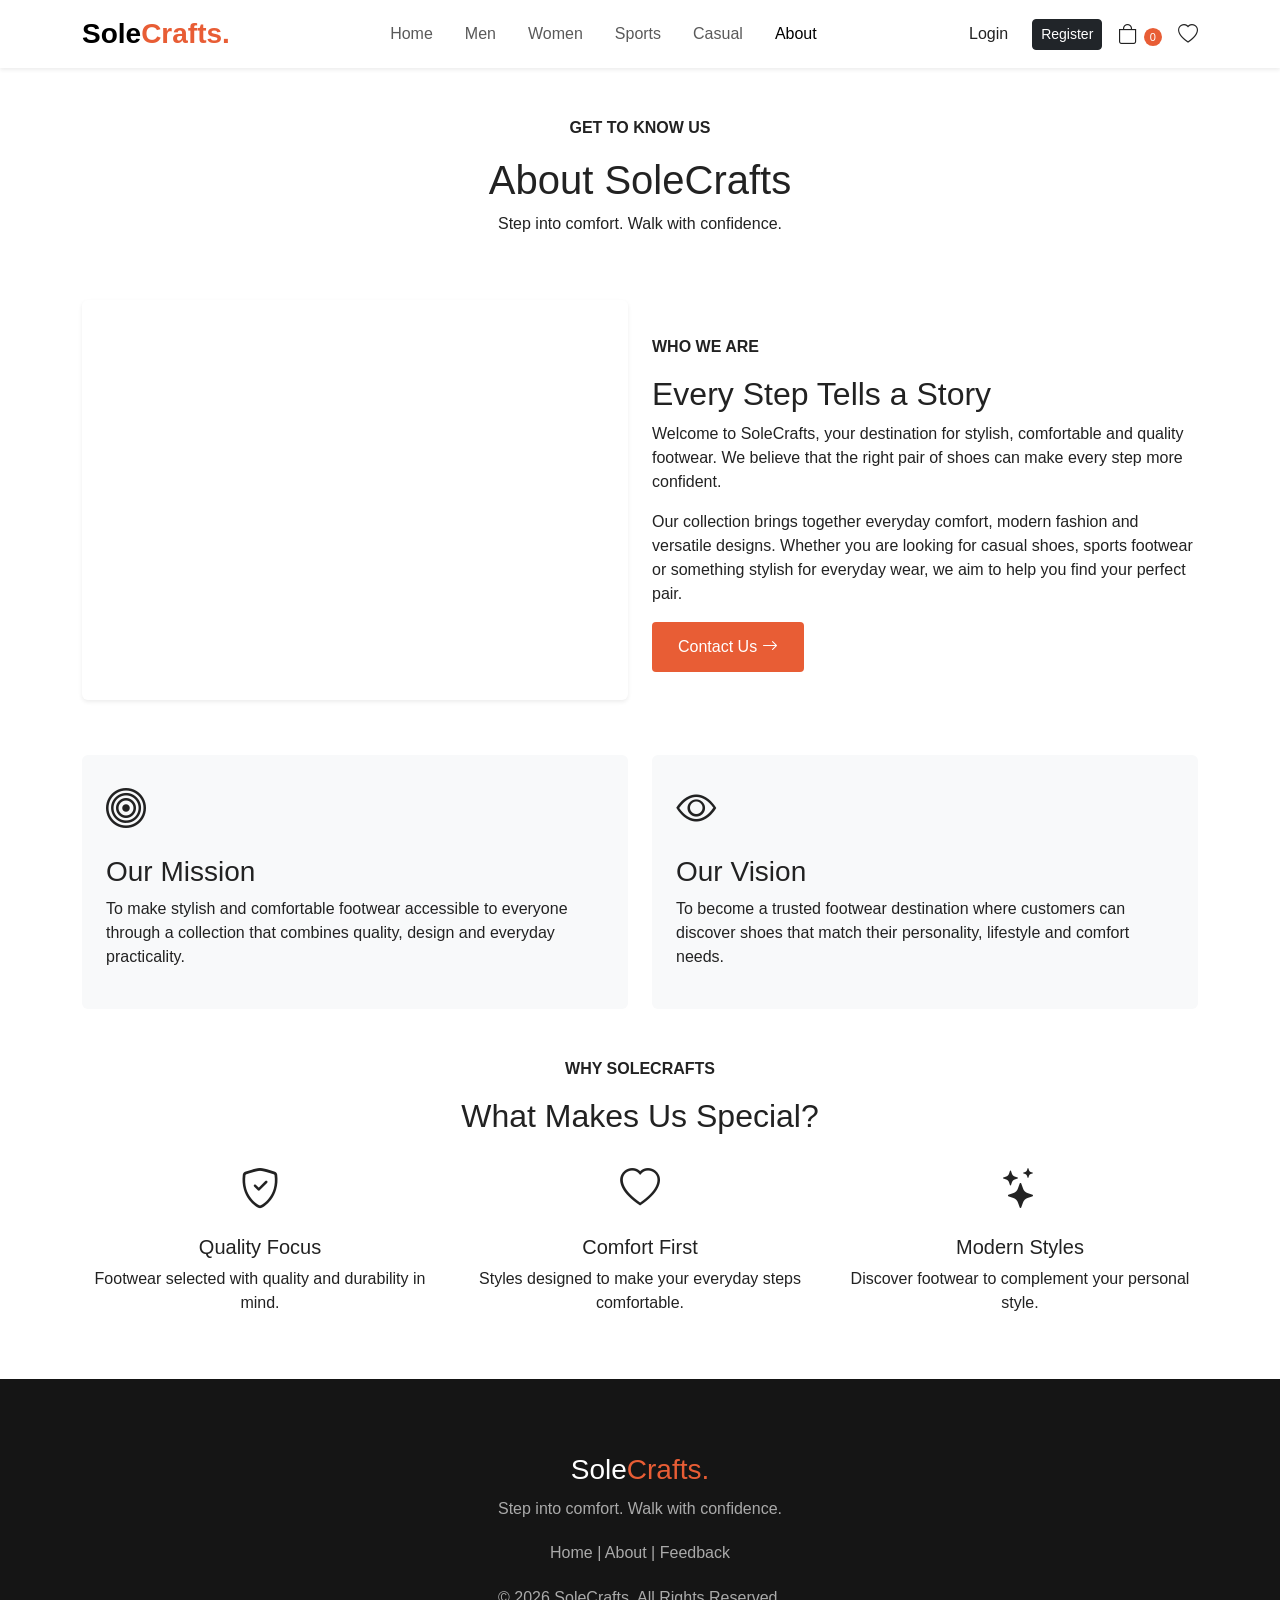
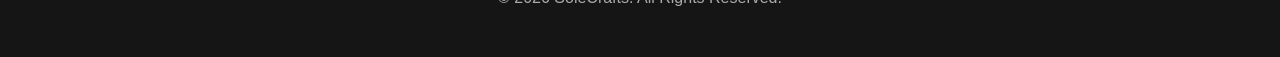
==== about.html @ c6ae61da "Initial upload of SoleCraft website" ====
<!DOCTYPE html>
<html lang="en">
<head>
    <meta charset="UTF-8">
    <meta name="viewport" content="width=device-width, initial-scale=1.0">

    <title>About Us | SoleCrafts</title>

    <link href="https://cdn.jsdelivr.net/npm/bootstrap@5.3.3/dist/css/bootstrap.min.css" rel="stylesheet">
    <link rel="stylesheet" href="https://cdn.jsdelivr.net/npm/bootstrap-icons@1.11.3/font/bootstrap-icons.min.css">
    <link rel="stylesheet" href="css/style.css">
</head>

<body>

<!-- NAVBAR -->

<nav class="navbar navbar-expand-lg navbar-light bg-white sticky-top shadow-sm">
    <div class="container">

        <a class="navbar-brand fw-bold fs-3" href="index.html">
            Sole<span style="color:#e85d35">Crafts.</span>
        </a>

        <button class="navbar-toggler" type="button"
            data-bs-toggle="collapse" data-bs-target="#navMenu">
            <span class="navbar-toggler-icon"></span>
        </button>

        <div class="collapse navbar-collapse" id="navMenu">

            <ul class="navbar-nav mx-auto">
                <li class="nav-item">
                    <a class="nav-link" href="index.html">Home</a>
                </li>
                <li class="nav-item">
                    <a class="nav-link" href="categories/men.html">Men</a>
                </li>
                <li class="nav-item">
                    <a class="nav-link" href="categories/women.html">Women</a>
                </li>
                <li class="nav-item">
                    <a class="nav-link" href="categories/sports.html">Sports</a>
                </li>
                <li class="nav-item">
                    <a class="nav-link" href="categories/casual.html">Casual</a>
                </li>
                <li class="nav-item">
                    <a class="nav-link active" href="about.html">About</a>
                </li>
                
            </ul>

            <div class="d-flex align-items-center gap-3">
                <a href="login.html" class="nav-link">Login</a>

                <a href="register.html" class="btn btn-dark btn-sm">
                    Register
                </a>

                <a href="cart.html" class="nav-icon">
                    <i class="bi bi-bag"></i>
                    <span id="cart-count">0</span>
                </a>

                <a href="wishlist.html" class="nav-icon">
                    <i class="bi bi-heart"></i>
                </a>
            </div>

        </div>
    </div>
</nav>

<!-- ABOUT HEADER -->

<section class="container py-5 text-center">
    <p class="text-uppercase fw-bold">Get to Know Us</p>
    <h1>About SoleCrafts</h1>
    <p>Step into comfort. Walk with confidence.</p>
</section>

<!-- ABOUT CONTENT -->

<section class="container pb-5">
    <div class="row align-items-center g-4">

 <div class="col-lg-6">
    <video class="img-fluid rounded shadow-sm about-video"
           autoplay muted loop playsinline>
        <source src="videos/shoes1.mp4" type="video/mp4">
    </video>
</div>
        <div class="col-lg-6">
            <p class="text-uppercase fw-bold">Who We Are</p>
            <h2>Every Step Tells a Story</h2>

            <p>
                Welcome to SoleCrafts, your destination for stylish,
                comfortable and quality footwear. We believe that the
                right pair of shoes can make every step more confident.
            </p>

            <p>
                Our collection brings together everyday comfort,
                modern fashion and versatile designs. Whether you are
                looking for casual shoes, sports footwear or something
                stylish for everyday wear, we aim to help you find
                your perfect pair.
            </p>

            <a href="contact.html" class="btn shop-btn">
    Contact Us
    <i class="bi bi-arrow-right"></i>
</a>
        </div>

    </div>
</section>

<!-- MISSION AND VISION -->

<section class="container pb-5">
    <div class="row g-4">

        <div class="col-md-6">
            <div class="p-4 h-100 bg-light rounded">
                <i class="bi bi-bullseye fs-1"></i>
                <h3 class="mt-3">Our Mission</h3>
                <p>
                    To make stylish and comfortable footwear accessible
                    to everyone through a collection that combines
                    quality, design and everyday practicality.
                </p>
            </div>
        </div>

        <div class="col-md-6">
            <div class="p-4 h-100 bg-light rounded">
                <i class="bi bi-eye fs-1"></i>
                <h3 class="mt-3">Our Vision</h3>
                <p>
                    To become a trusted footwear destination where
                    customers can discover shoes that match their
                    personality, lifestyle and comfort needs.
                </p>
            </div>
        </div>

    </div>
</section>

<!-- WHY CHOOSE US -->

<section class="container pb-5">
    <div class="text-center mb-4">
        <p class="text-uppercase fw-bold">Why SoleCrafts</p>
        <h2>What Makes Us Special?</h2>
    </div>

    <div class="row g-4 text-center">

        <div class="col-md-4">
            <i class="bi bi-shield-check fs-1"></i>
            <h5 class="mt-3">Quality Focus</h5>
            <p>Footwear selected with quality and durability in mind.</p>
        </div>

        <div class="col-md-4">
            <i class="bi bi-heart fs-1"></i>
            <h5 class="mt-3">Comfort First</h5>
            <p>Styles designed to make your everyday steps comfortable.</p>
        </div>

        <div class="col-md-4">
            <i class="bi bi-stars fs-1"></i>
            <h5 class="mt-3">Modern Styles</h5>
            <p>Discover footwear to complement your personal style.</p>
        </div>

    </div>
</section>

<!-- FOOTER -->

<footer>
    <div class="container text-center py-4">
        <h3>Sole<span>Crafts.</span></h3>
        <p>Step into comfort. Walk with confidence.</p>

        <p>
            <a href="index.html">Home</a> |
            <a href="about.html">About</a> |
            <a href="feedback.html">Feedback</a>
        </p>

        <p class="mb-0">© 2026 SoleCrafts. All Rights Reserved.</p>
    </div>
</footer>

<script src="https://cdn.jsdelivr.net/npm/bootstrap@5.3.3/dist/js/bootstrap.bundle.min.js"></script>

</body>
</html>
---- css/style.css ----
* {
    margin: 0;
    padding: 0;
    box-sizing: border-box;
}

body {
    font-family: Arial, sans-serif;
    color: #222;
}

.navbar-brand span,
footer h3 span {
    color: #e85d35;
}

.nav-link {
    font-weight: 500;
    margin: 0 8px;
}

.nav-icon {
    color: #222;
    font-size: 20px;
    text-decoration: none;
}

#cart-count {
    font-size: 11px;
    background: #e85d35;
    color: white;
    padding: 3px 6px;
    border-radius: 50%;
}

.hero {
    background: #f5f3ef;
    padding: 70px 0;
    min-height: 480px;
}

.hero h1 {
    font-size: 55px;
    font-weight: 800;
    line-height: 1.15;
}

.hero h1 span {
    color: #e85d35;
}

.hero-text {
    color: #777;
    max-width: 450px;
    margin: 20px 0;
    line-height: 1.8;
}

.hero-img {
    max-height: 350px;
    object-fit: contain;
}

.shop-btn,
.add-btn {
    background: #e85d35;
    color: white;
    padding: 12px 25px;
    border-radius: 4px;
}

.shop-btn:hover,
.add-btn:hover {
    background: #222;
    color: white;
}

.section-heading {
    text-align: center;
}

.section-heading p {
    color: #e85d35;
    font-weight: bold;
    font-size: 13px;
    letter-spacing: 2px;
}

.section-heading h2 {
    font-weight: 800;
}

.category-card {
    text-align: center;
    background: #f6f5f2;
    padding: 15px;
    transition: 0.3s;
}

.category-card:hover {
    transform: translateY(-5px);
}

.category-card img {
    width: 100%;
    height: 180px;
    object-fit: cover;
}

.category-card h5 {
    margin-top: 15px;
    font-weight: bold;
}

.trending-section {
    background: #f8f8f8;
}

.product-card {
    background: white;
    transition: 0.3s;
}

.product-card:hover {
    transform: translateY(-7px);
}

.product-img {
    height: 220px;
    position: relative;
    background: #eee;
}

.product-img img {
    width: 100%;
    height: 100%;
    object-fit: cover;
}

.sale-tag {
    position: absolute;
    top: 12px;
    left: 12px;
    background: #e85d35;
    color: white;
    padding: 5px 10px;
    font-size: 11px;
    z-index: 1;
}

.product-info {
    padding: 18px;
}

.product-info p {
    color: #888;
    font-size: 13px;
}

.product-info h5 {
    font-weight: bold;
}

.product-info h6 {
    color: #e85d35;
    font-weight: bold;
}

.add-btn {
    width: 100%;
    margin-top: 10px;
}

.offer-section {
    background: #222;
    color: white;
    padding: 65px 0;
}

.offer-section p {
    color: #e85d35;
    letter-spacing: 3px;
}

.offer-section h2 {
    font-size: 45px;
    font-weight: 800;
}

.offer-btn {
    background: #e85d35;
    color: white;
    margin-top: 15px;
    padding: 12px 25px;
}

.offer-btn:hover {
    background: white;
    color: #222;
}

footer {
    background: #151515;
    color: white;
    padding: 50px 0 20px;
}

footer p {
    color: #aaa;
    line-height: 1.8;
}

footer a {
    color: #aaa;
    text-decoration: none;
}

footer a:hover {
    color: #e85d35;
}

.social-icons {
    display: flex;
    gap: 20px;
    font-size: 22px;
}

@media (max-width: 768px) {
    .hero {
        text-align: center;
    }

    .hero h1 {
        font-size: 38px;
    }

    .hero-text {
        margin: 20px auto;
    }

    .hero-img {
        margin-top: 30px;
    }
}
.category-link {
    text-decoration: none;
    color: #222;
}

.category-card span {
    color: #e85d35;
    font-size: 13px;
}
.category-banner {
    background: #f5f3ef;
    text-align: center;
    padding: 75px 20px;
}

.category-banner h1 {
    font-size: 42px;
    font-weight: 800;
}

.category-banner p {
    color: #777;
}

.auth-body {
    background: #f5f3ef;
    min-height: 100vh;
    display: flex;
    justify-content: center;
    align-items: center;
    padding: 30px 15px;
}

.auth-card {
    background: white;
    width: 100%;
    max-width: 450px;
    padding: 40px;
    border-radius: 12px;
    box-shadow: 0 5px 30px rgba(0,0,0,0.08);
}

.brand {
    display: block;
    text-align: center;
    font-size: 30px;
    font-weight: 800;
    color: #222;
    text-decoration: none;
    margin-bottom: 25px;
}

.brand span {
    color: #e85d35;
}

.auth-card h2 {
    text-align: center;
    font-weight: 800;
}

.auth-card > p {
    text-align: center;
    color: #777;
    margin-bottom: 25px;
}

.auth-card label {
    font-weight: 600;
    margin-bottom: 7px;
}

.auth-card .form-control {
    padding: 12px;
    border-radius: 5px;
}

.auth-card a {
    color: #e85d35;
    text-decoration: none;
}

.auth-btn {
    background: #e85d35;
    color: white;
    padding: 12px;
    font-weight: bold;
}

.auth-btn:hover {
    background: #222;
    color: white;
}

.back-home {
    display: block;
    text-align: center;
    margin-top: 20px;
}

/* CART PAGE */

.cart-item {
    background: #fff;
    border: 1px solid #eee;
    border-radius: 10px;
}

.cart-item img {
    width: 120px;
    height: 120px;
    object-fit: cover;
    border-radius: 8px;
}

.cart-item h5 {
    font-weight: 600;
}

.cart-item h6 {
    color: #e85d35;
    font-weight: bold;
}

.cart-summary {
    background: #fff;
    border: 1px solid #eee;
    border-radius: 10px;
    box-shadow: 0 4px 15px rgba(0,0,0,0.05);
}

.cart-summary h5:last-child {
    color: #e85d35;
}

@media (max-width: 576px) {
    .cart-item img {
        width: 100%;
        height: 200px;
    }
}
/* Hero Image Carousel */

#heroCarousel {
    max-width: 550px;
    margin: auto;
}

.hero-img {
    width: 100%;
    height: 420px;
    object-fit: cover;
    border-radius: 15px;
}

#heroCarousel .carousel-indicators {
    bottom: 10px;
}

#heroCarousel .carousel-control-prev,
#heroCarousel .carousel-control-next {
    width: 10%;
}
/* About Page Shoe Video */

.about-video {
    width: 100%;
    height: 400px;
    object-fit: cover;
    border-radius: 10px;
}
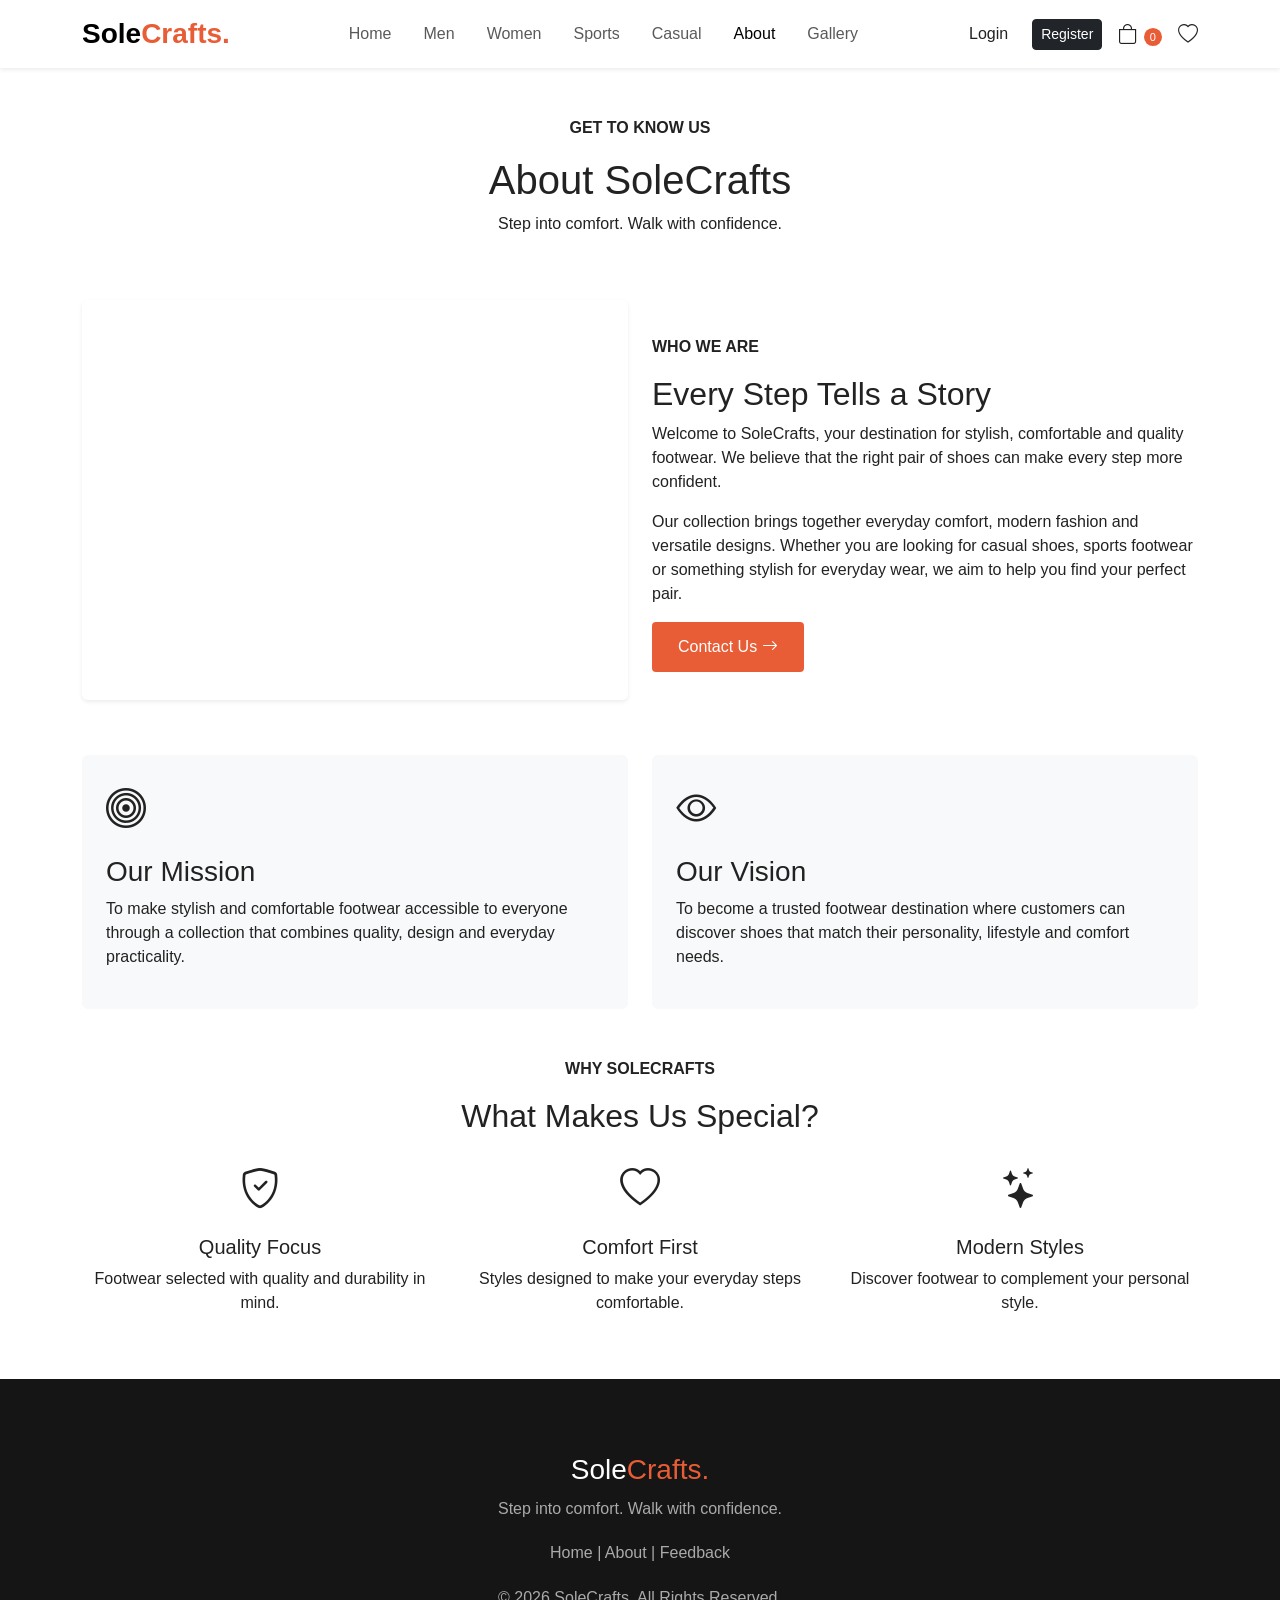
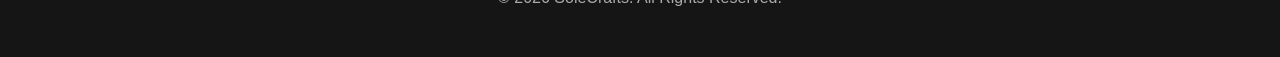
==== commit e504fb28: "Updated website pages" ====
--- a/about.html
+++ b/about.html
@@ -47,6 +47,9 @@
                 </li>
                 <li class="nav-item">
                     <a class="nav-link active" href="about.html">About</a>
+                </li>
+                <li class="nav-item">
+                    <a class="nav-link" href="gallery.html">Gallery</a>
                 </li>
                 
             </ul>
